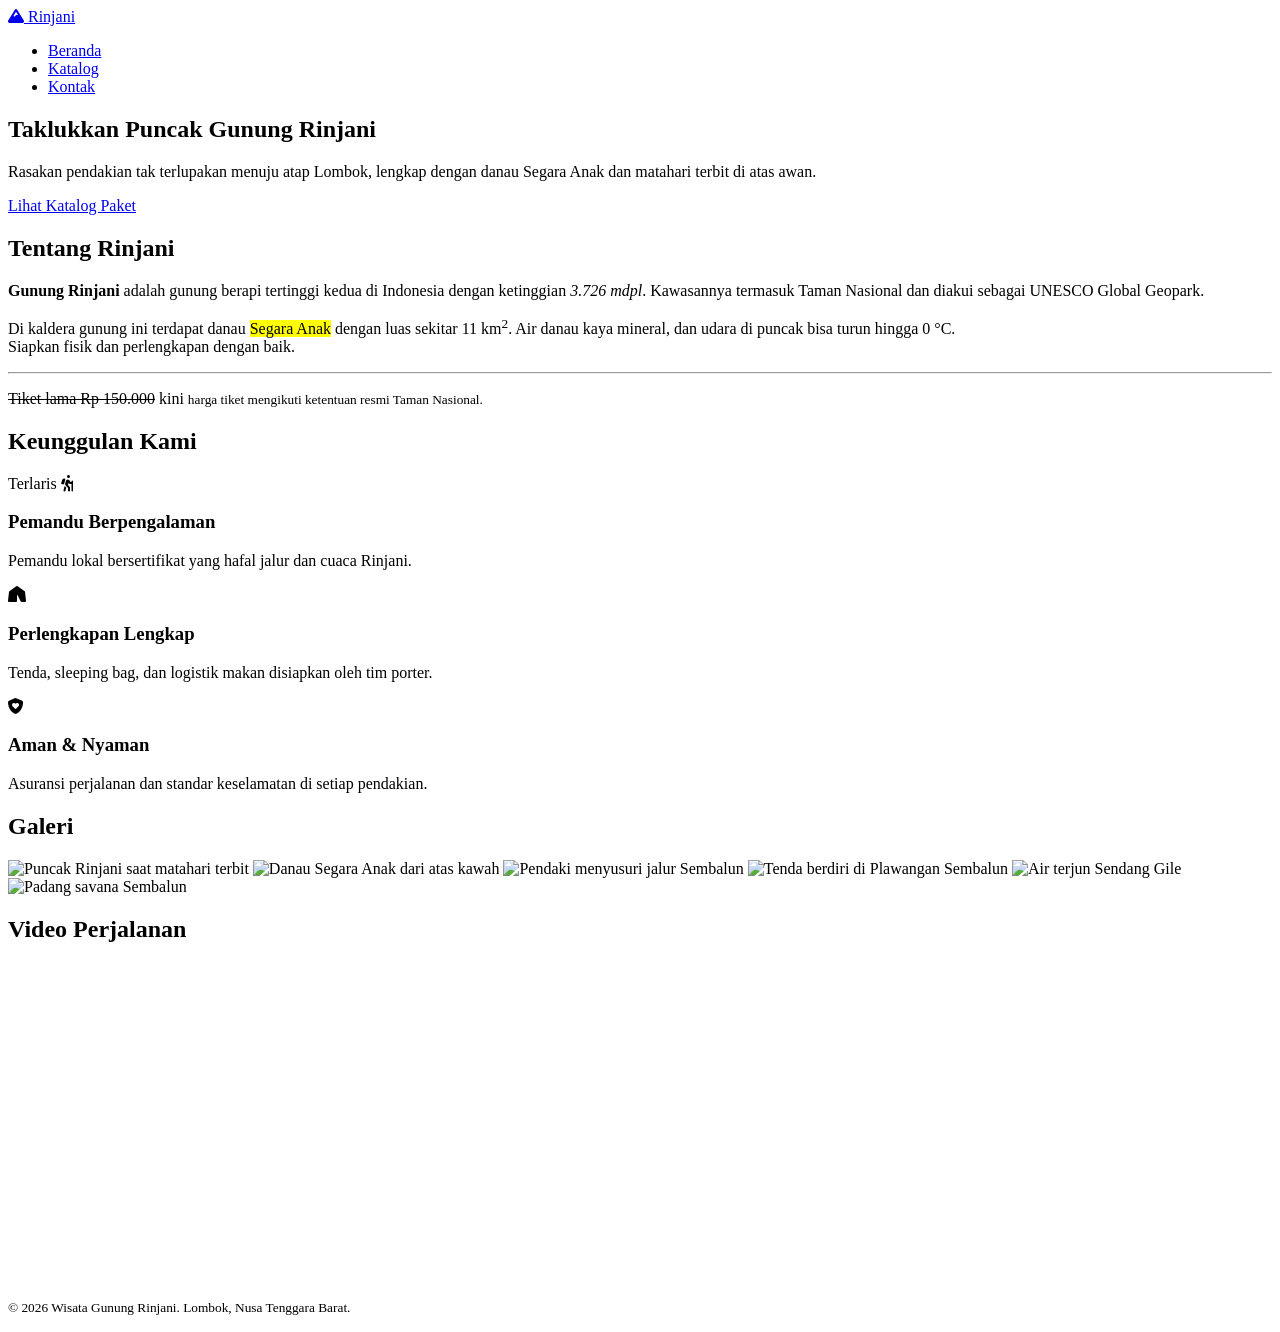
==== index.html @ 1723a683 "Menambahkan struktur HTML dasar pasa halaman utama" ====
<!DOCTYPE html>
<html lang="id">
<head>
  <meta charset="UTF-8">
  <meta name="viewport" content="width=device-width, initial-scale=1.0">
  <title>Beranda - Wisata Gunung Rinjani</title>
  <meta name="description" content="Jelajahi keindahan Gunung Rinjani, Lombok: paket pendakian, danau Segara Anak, dan panorama puncak.">
  <link rel="icon" href="Logo Gunung Rinjani.png" type="image/png">
  <link rel="stylesheet" href="https://cdnjs.cloudflare.com/ajax/libs/font-awesome/6.5.1/css/all.min.css">
  <link rel="stylesheet" href="style.css">
</head>
<body id="atas">
  <header class="site-header">
    <nav class="navbar">
      <a class="logo" href="index.html"><i class="fa-solid fa-mountain"></i> Rinjani</a>
      <ul class="menu">
        <li><a href="index.html" class="active">Beranda</a></li>
        <li><a href="katalog.html">Katalog</a></li>
        <li><a href="kontak.html">Kontak</a></li>
      </ul>
    </nav>
  </header>
  <main>
    <section class="hero">
      <h1>Taklukkan Puncak Gunung Rinjani</h1>
      <p>Rasakan pendakian tak terlupakan menuju atap Lombok, lengkap dengan danau Segara Anak dan matahari terbit di atas awan.</p>
      <a class="btn" href="katalog.html">Lihat Katalog Paket</a>
    </section>

    <section class="section" id="tentang">
      <h2>Tentang Rinjani</h2>
      <p><strong>Gunung Rinjani</strong> adalah gunung berapi tertinggi kedua di Indonesia dengan ketinggian <em>3.726 mdpl</em>. Kawasannya termasuk Taman Nasional dan diakui sebagai UNESCO Global Geopark.</p>
      <p>Di kaldera gunung ini terdapat danau <mark>Segara Anak</mark> dengan luas sekitar 11 km<sup>2</sup>. Air danau kaya mineral, dan udara di puncak bisa turun hingga 0 &deg;C.<br>Siapkan fisik dan perlengkapan dengan baik.</p>
      <hr>
      <p><del>Tiket lama Rp 150.000</del> kini <small>harga tiket mengikuti ketentuan resmi Taman Nasional.</small></p>
    </section>

    <section class="section" id="keunggulan">
      <h2>Keunggulan Kami</h2>
      <div class="cards">
        <article class="card">
          <span class="badge">Terlaris</span>
          <i class="fa-solid fa-person-hiking"></i>
          <h3>Pemandu Berpengalaman</h3>
          <p>Pemandu lokal bersertifikat yang hafal jalur dan cuaca Rinjani.</p>
        </article>
        <article class="card">
          <i class="fa-solid fa-tent"></i>
          <h3>Perlengkapan Lengkap</h3>
          <p>Tenda, sleeping bag, dan logistik makan disiapkan oleh tim porter.</p>
        </article>
        <article class="card">
          <i class="fa-solid fa-shield-heart"></i>
          <h3>Aman &amp; Nyaman</h3>
          <p>Asuransi perjalanan dan standar keselamatan di setiap pendakian.</p>
        </article>
      </div>
    </section>

    <section class="section" id="galeri">
      <h2>Galeri</h2>
      <div class="gallery">
        <img src="Sunrise.jpg" alt="Puncak Rinjani saat matahari terbit">
        <img src="Gunung Rinjani.webp" alt="Danau Segara Anak dari atas kawah">
        <img src="Pendaki Rinjani.jpg" alt="Pendaki menyusuri jalur Sembalun">
        <img src="Tenda Rinjani.jpg" alt="Tenda berdiri di Plawangan Sembalun">
        <img src="Sendang Gile & Tiu Kelep Waterfall, Rice Terrace & Selong Hill.jpg" alt="Air terjun Sendang Gile">
        <img src="Padang Savana Sembalun.jpg" alt="Padang savana Sembalun">
      </div>
    </section>

    <section class="section" id="video">
      <h2>Video Perjalanan</h2>
      <div class="video-wrap">
        <iframe width="560" height="315" src="https://www.youtube.com/embed/oc0LV2_6MSE?si=e4xgOH0hlNfA6fzV" title="YouTube video player" frameborder="0" allow="accelerometer; autoplay; clipboard-write; encrypted-media; gyroscope; picture-in-picture; web-share" referrerpolicy="strict-origin-when-cross-origin" allowfullscreen></iframe>
      </div>
    </section>
  </main>
  <footer class="site-footer">
    <p><small>&copy; 2026 Wisata Gunung Rinjani. Lombok, Nusa Tenggara Barat.</small></p>
  </footer>
</body>
</html>
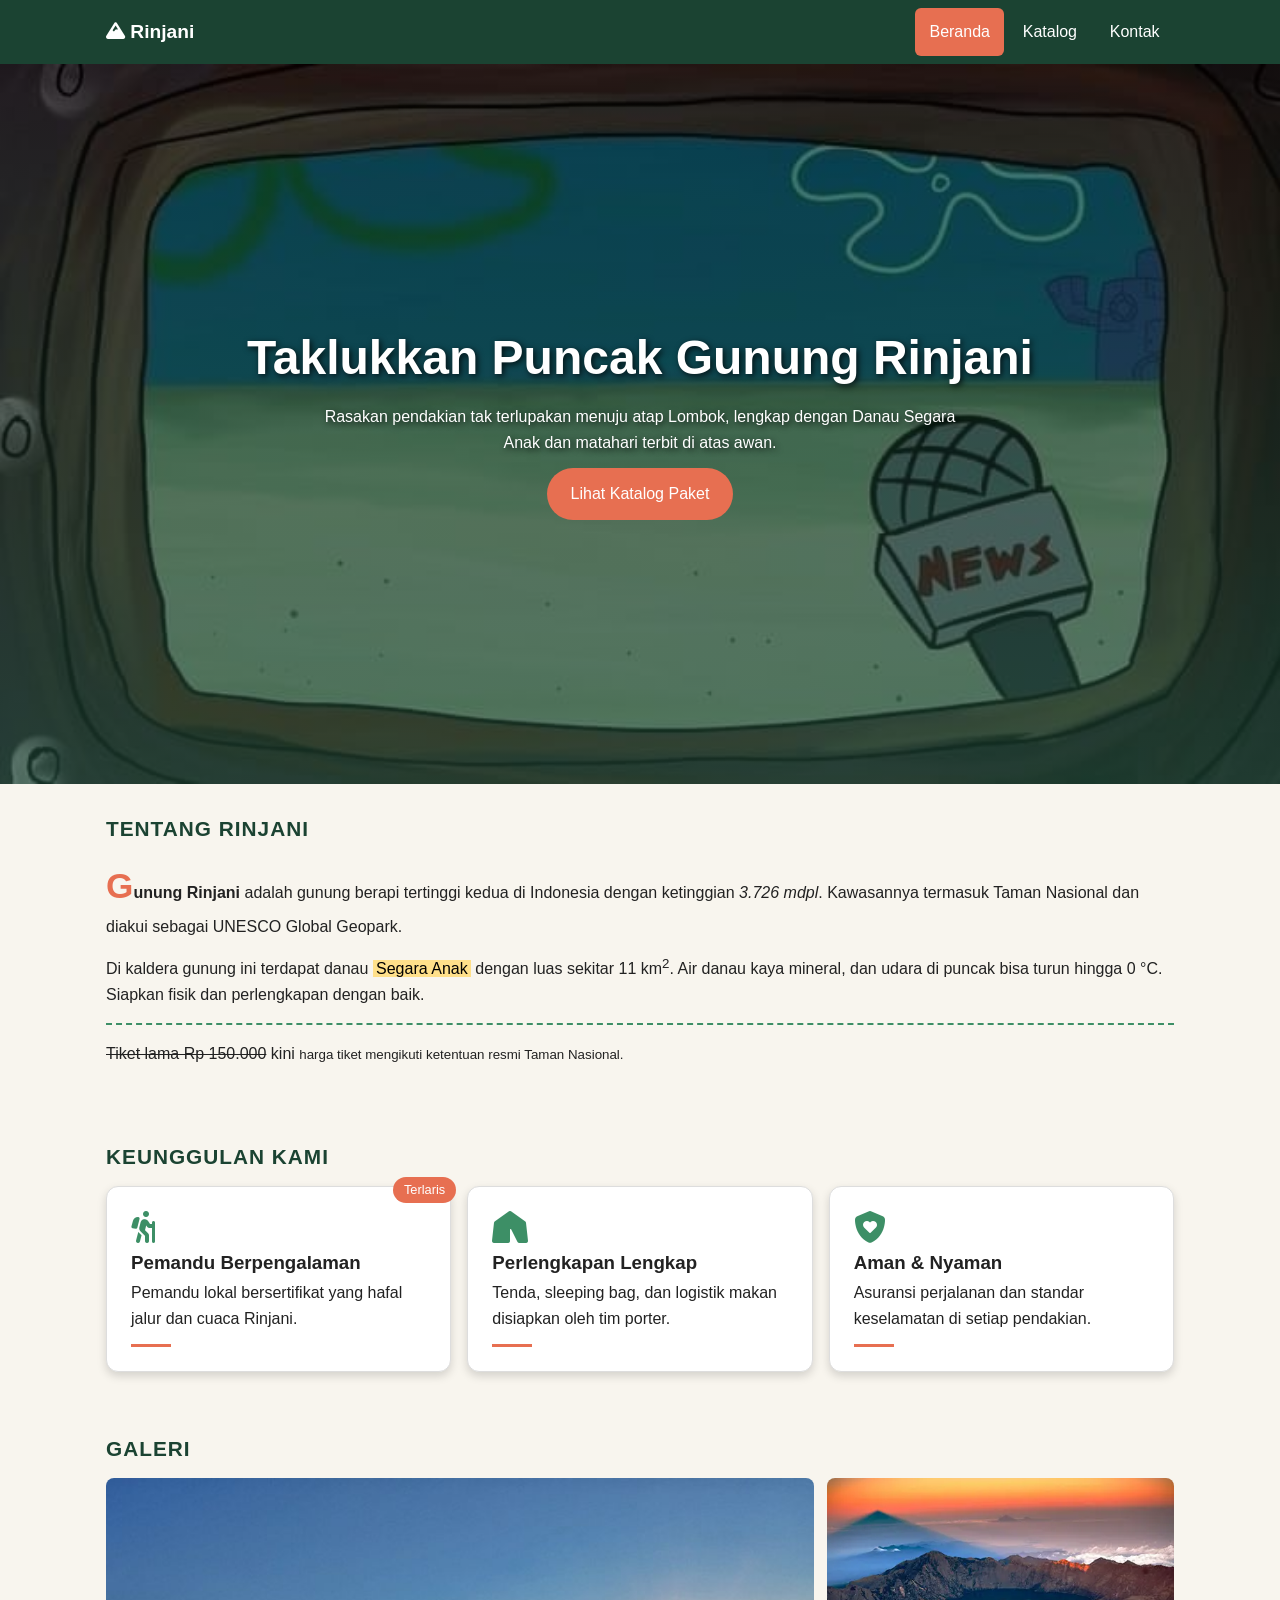
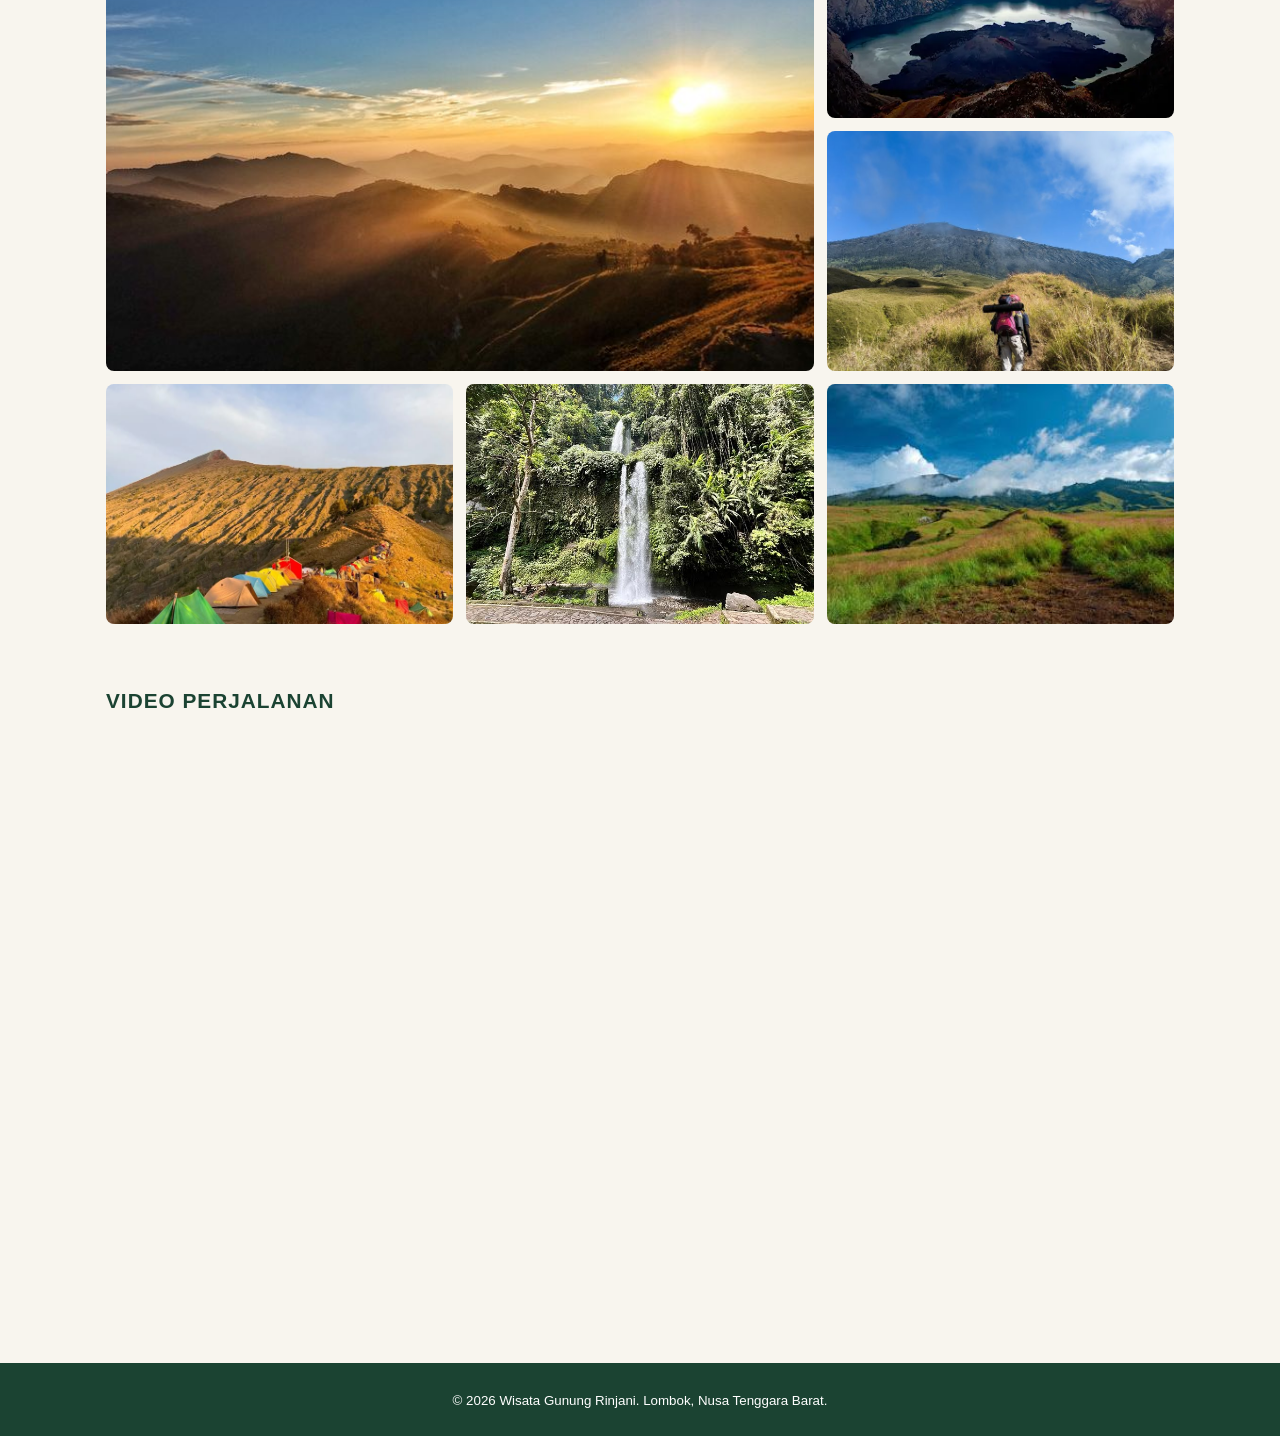
==== commit a9eac483: "Update index.html" ====
--- a/index.html
+++ b/index.html
@@ -23,7 +23,7 @@
   <main>
     <section class="hero">
       <h1>Taklukkan Puncak Gunung Rinjani</h1>
-      <p>Rasakan pendakian tak terlupakan menuju atap Lombok, lengkap dengan danau Segara Anak dan matahari terbit di atas awan.</p>
+      <p>Rasakan pendakian tak terlupakan menuju atap Lombok, lengkap dengan Danau Segara Anak dan matahari terbit di atas awan.</p>
       <a class="btn" href="katalog.html">Lihat Katalog Paket</a>
     </section>
 
@@ -80,4 +80,4 @@
     <p><small>&copy; 2026 Wisata Gunung Rinjani. Lombok, Nusa Tenggara Barat.</small></p>
   </footer>
 </body>
-</html>+</html>
--- a/style.css
+++ b/style.css
@@ -0,0 +1,123 @@
+/* ===== Reset & Variabel ===== */
+* { margin: 0; padding: 0; box-sizing: border-box; }
+:root {
+  --hijau: #1b4332;
+  --hijau-muda: hsl(150, 40%, 40%);
+  --oranye: #e76f51;
+  --krem: #f8f5ee;
+  --teks: #222;
+  --bayangan: rgba(0, 0, 0, 0.15);
+}
+html { scroll-behavior: smooth; }
+body { font-family: "Segoe UI", Arial, sans-serif; line-height: 1.6; color: var(--teks); background: var(--krem); }
+img, iframe, video { max-width: 100%; display: block; }
+a { color: var(--hijau-muda); }
+h1, h2, h3 { line-height: 1.25; }
+h2 { margin-bottom: 1rem; color: var(--hijau); text-transform: uppercase; letter-spacing: 1px; font-size: 1.3rem; }
+p { margin-bottom: 0.8rem; }
+::selection { background: var(--oranye); color: #fff; }
+
+/* ===== Navbar ===== */
+.site-header { position: sticky; top: 0; z-index: 100; background: var(--hijau); }
+.navbar { display: flex; flex-wrap: wrap; justify-content: space-between; align-items: center; gap: 0.5rem; padding: 0.5rem 1rem; max-width: 1100px; margin: 0 auto; }
+.logo { color: #fff; font-weight: 700; font-size: 1.2rem; text-decoration: none; }
+.menu { display: flex; gap: 0.25rem; list-style: none; }
+.menu a { display: block; padding: 0.7rem 0.9rem; color: #fff; text-decoration: none; border-radius: 6px; }
+.menu a:hover, .menu a.active { background: var(--oranye); }
+
+/* ===== Hero ===== */
+.hero { min-height: 80vh; display: flex; flex-direction: column; justify-content: center; align-items: center; text-align: center; padding: 2rem 1rem; color: #fff;
+  background: linear-gradient(rgba(0, 0, 0, 0.5), rgba(27, 67, 50, 0.7)), url("BG\ Rinjani.jpg") center / cover no-repeat;
+  text-shadow: 2px 2px 6px rgba(0, 0, 0, 0.8); }
+.hero h1 { font-size: 2rem; margin-bottom: 1rem; }
+.hero p { max-width: 40rem; }
+
+/* ===== Tombol ===== */
+.btn { display: inline-block; padding: 0.8rem 1.5rem; background: var(--oranye); color: #fff; border: 0; border-radius: 30px; font-size: 1rem; text-decoration: none; text-shadow: none; cursor: pointer; }
+.btn:hover { background: #c95a3f; }
+.btn:active { transform: scale(0.96); }
+.btn-alt { background: #6c757d; }
+
+/* ===== Section umum ===== */
+.section { max-width: 1100px; margin: 0 auto; padding: 2rem 1rem; }
+.section > h1 { color: var(--hijau); margin-bottom: 1rem; }
+#tentang p:first-of-type::first-letter { font-size: 2.2rem; font-weight: 700; color: var(--oranye); }
+hr { margin: 1rem 0; border: 0; border-top: 2px dashed var(--hijau-muda); }
+mark { background: #ffe08a; padding: 0 0.2em; }
+
+/* ===== Kartu ===== */
+.cards { display: flex; flex-wrap: wrap; gap: 1rem; }
+.card { position: relative; flex: 1 1 100%; padding: 1.5rem; background: #fff; border: 1px solid #ddd; border-radius: 12px; box-shadow: 0 4px 10px var(--bayangan); transition: transform 0.2s; }
+.card:hover { transform: translateY(-5px); }
+.card i { font-size: 2rem; color: var(--hijau-muda); margin-bottom: 0.5rem; }
+.card h3 { margin-bottom: 0.4rem; }
+.badge { position: absolute; top: -10px; right: -6px; padding: 0.2rem 0.7rem; background: var(--oranye); color: #fff; border-radius: 20px; font-size: 0.8rem; }
+.card::after { content: ""; display: block; width: 40px; height: 3px; margin-top: 0.8rem; background: var(--oranye); }
+
+/* ===== Galeri ===== */
+.gallery { display: grid; grid-template-columns: 1fr; gap: 0.8rem; }
+.gallery img { width: 100%; height: 200px; object-fit: cover; border-radius: 8px; }
+
+/* ===== Video / iframe ===== */
+.video-wrap { position: relative; width: 100%; aspect-ratio: 16 / 9; }
+.video-wrap iframe { position: absolute; inset: 0; width: 100%; height: 100%; border: 0; border-radius: 8px; }
+
+/* ===== Katalog (grid areas) ===== */
+.katalog { display: grid; gap: 1.5rem; max-width: 1100px; margin: 0 auto; padding: 2rem 1rem;
+  grid-template-columns: 1fr; grid-template-areas: "intro" "konten" "sidebar"; }
+.intro { grid-area: intro; }
+.konten { grid-area: konten; min-width: 0; }
+.sidebar { grid-area: sidebar; padding: 1rem; background: #fff; border-left: 4px solid var(--oranye); border-radius: 8px; height: fit-content; }
+.intro h1 { color: var(--hijau); }
+.konten h3 { margin: 1rem 0 0.5rem; }
+.sidebar ul, .sidebar ol { margin: 0 0 1rem 1.2rem; }
+.sidebar li:first-child { font-weight: 700; }
+.sidebar li:last-child { color: var(--hijau-muda); }
+
+/* ===== Tabel ===== */
+.table-wrap { overflow-x: auto; margin-bottom: 1.5rem; }
+table { width: 100%; min-width: 480px; border-collapse: collapse; background: #fff; }
+th, td { padding: 0.7rem; border: 1px solid #ccc; text-align: left; }
+th { background: var(--hijau); color: #fff; }
+tbody tr:nth-child(even) { background: hsl(150, 30%, 93%); }
+
+/* ===== Produk ===== */
+.produk { display: grid; grid-template-columns: 1fr; gap: 1rem; }
+.produk img { width: 100%; height: 180px; object-fit: cover; border-radius: 8px; }
+figcaption { text-align: center; font-weight: 600; padding-top: 0.3rem; }
+audio, video { width: 100%; }
+
+/* ===== Kontak & Form ===== */
+.info p { margin-bottom: 0.5rem; }
+.info i { width: 1.5rem; color: var(--hijau-muda); }
+form { background: #fff; padding: 1.2rem; border-radius: 10px; box-shadow: 0 4px 10px var(--bayangan); }
+.field { margin-bottom: 1rem; }
+label { display: block; margin-bottom: 0.3rem; font-weight: 600; }
+input[type="text"], input[type="email"], input[type="tel"], input[type="date"], input[type="number"], select, textarea { width: 100%; padding: 0.7rem; font: inherit; border: 1px solid #aaa; border-radius: 6px; }
+input:focus, select:focus, textarea:focus { outline: 0; border-color: var(--oranye); box-shadow: 0 0 0 3px rgba(231, 111, 81, 0.3); }
+::placeholder { color: #888; font-style: italic; }
+fieldset { border: 1px solid #ccc; border-radius: 6px; padding: 0.7rem; margin-bottom: 1rem; }
+fieldset label, .check label { display: inline; margin: 0 1rem 0 0.3rem; font-weight: 400; }
+.actions { display: flex; flex-wrap: wrap; gap: 0.7rem; }
+
+/* ===== Footer ===== */
+.site-footer { padding: 1.5rem 1rem; text-align: center; background: var(--hijau); color: #fff; }
+.site-footer p { margin: 0; }
+
+/* ===== Responsif: Tablet ===== */
+@media (min-width: 768px) {
+  .hero h1 { font-size: 3rem; }
+  .card { flex: 1 1 calc(33.333% - 1rem); }
+  .gallery { grid-template-columns: repeat(2, 1fr); }
+  .gallery img:first-child { grid-column: span 2; height: 260px; }
+  .produk { grid-template-columns: repeat(3, 1fr); }
+  .katalog { grid-template-columns: 2fr 1fr; grid-template-areas: "intro intro" "konten sidebar"; }
+}
+
+/* ===== Responsif: Desktop ===== */
+@media (min-width: 1024px) {
+  .gallery { grid-template-columns: repeat(3, 1fr); }
+  .gallery img { height: 240px; }
+  .gallery img:first-child { grid-column: span 2; grid-row: span 2; height: 100%; }
+  .katalog { grid-template-columns: 3fr 1fr; }
+}
